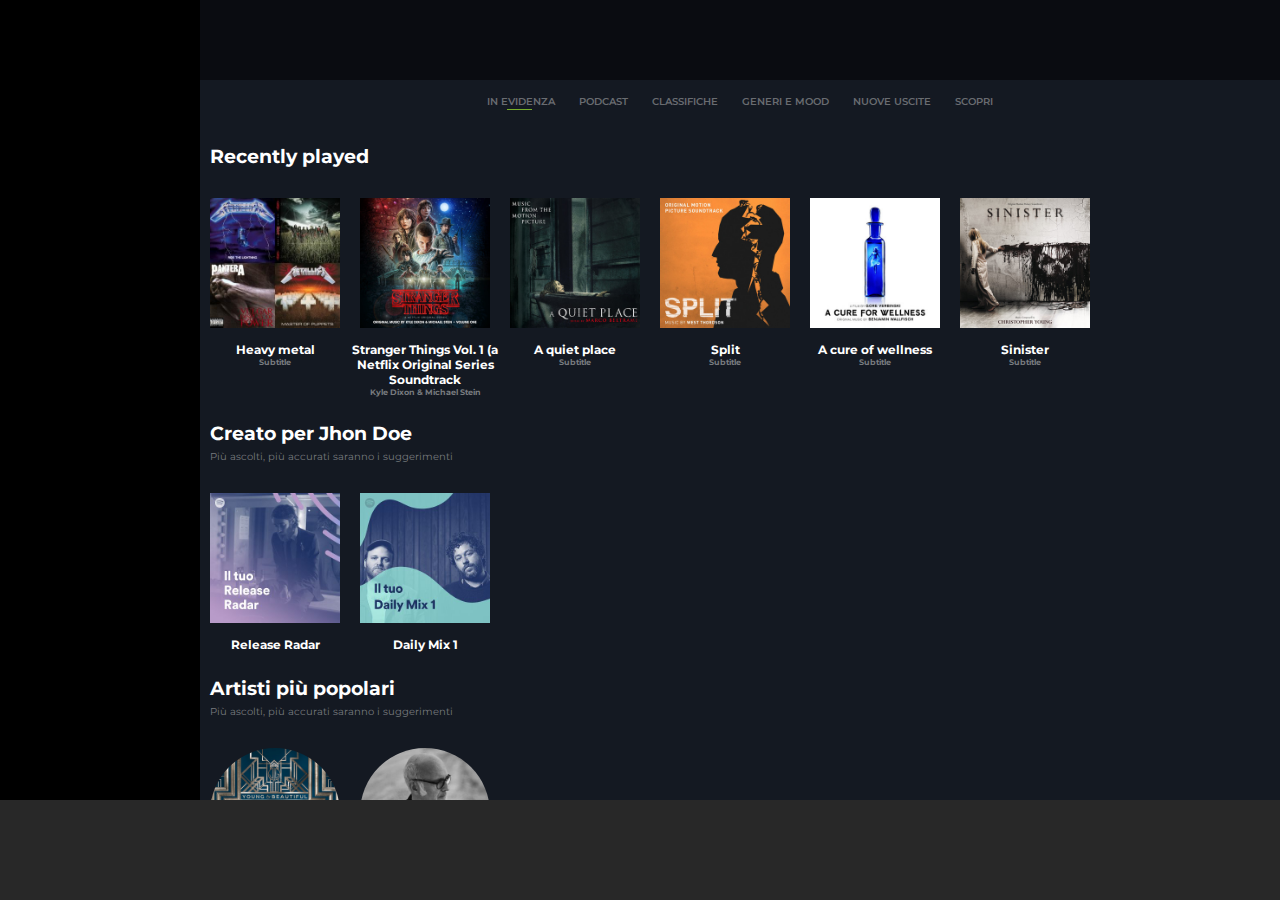
==== index.html @ 99e78888 "Parte dei brani completata" ====
<!DOCTYPE html>
<html lang="en">
    <head>
        <meta charset="UTF-8">
        <meta http-equiv="X-UA-Compatible" content="IE=edge">
        <meta name="viewport" content="width=device-width, initial-scale=1.0">
        <link rel="preconnect" href="https://fonts.gstatic.com">
        <link href="https://fonts.googleapis.com/css2?family=Montserrat:wght@300;400;500;600;700&display=swap" rel="stylesheet"> 
        <link rel="stylesheet" href="css/style.css">
        <title>Document</title>
    </head>
    <body>

        <!-- barra trasparente superiore -->
        <header>

        </header>
        <!-- /barra trasparente superiore -->

        <!-- Contenuto principale -->
        <main>
            <!-- Menu a sinistra -->
            <section id="left_col">
                
            </section>
            <!-- /Menu a sinistra -->
            
            <!-- contenuto principale a destra -->
            <section id="right_col">
                <div class="upgrade">
                </div>
                <!-- menu inline -->
                <nav class="navigation_menu">
                    <ul class="menu_inline"> 
                        <li>
                            <a href="#">In evidenza
                                <div class="color_green"></div>
                            </a>
                        </li>
                        <li>
                            <a href="#">Podcast</a>
                        </li>
                        <li>
                            <a href="#">Classifiche</a>
                        </li>
                        <li>
                            <a href="#">Generi e Mood</a>
                        </li>
                        <li>
                            <a href="#">Nuove uscite</a>
                        </li>
                        <li>
                            <a href="#">Scopri</a>
                        </li>
                    </ul>
                </nav>
                <!-- /menu inline -->

                <!-- ascoltate di recente -->
                <div class="section_title">
                    <h3>Recently played</h3>
                </div>
                <div id="played">
                    <div class="album">
                        <img src="img/metal_lifting.jpg" alt="">
                        <h4>Heavy metal</h4>
                        <h5>Subtitle</h5>
                    </div>
                    <div class="album">
                        <img src="img/stranger.jpeg" alt="">
                        <h4>Stranger Things Vol. 1 (a Netflix Original Series Soundtrack</h4>
                        <h5>Kyle Dixon & Michael Stein</h5>
                    </div>
                    <div class="album">
                        <img src="img/aquietplace.jpeg" alt="">
                        <h4>A quiet place</h4>
                        <h5>Subtitle</h5>
                    </div>
                    <div class="album">
                        <img src="img/split.jpeg" alt="">
                        <h4>Split</h4>
                        <h5>Subtitle</h5>
                    </div>
                    <div class="album">
                        <img src="img/cure.jpeg" alt="">
                        <h4>A cure of wellness</h4>
                        <h5>Subtitle</h5>
                    </div>
                    <div class="album">
                        <img src="img/sinister.jpeg" alt="">
                        <h4>Sinister</h4>
                        <h5>Subtitle</h5>
                    </div>
                </div>
                <!-- /ascoltate di recente -->

                <!-- creato per te -->
                <div class="section_title">
                    <h3>Creato per Jhon Doe</h3>
                    <p class="subtitle">Più ascolti, più accurati saranno i suggerimenti</p>
                </div>
                <div id="for_you">
                    <div class="album">
                        <img src="img/radar.jpeg" alt="">
                        <h4>Release Radar</h4>
                    </div>
                    <div class="album">
                        <img src="img/mixdaily.jpeg" alt="">
                        <h4>Daily Mix 1</h4>
                    </div>
                </div>
                <!-- /creato per te -->

                <!-- artisti popolari -->
                <div class="section_title">
                    <h3>Artisti più popolari</h3>
                    <p class="subtitle">Più ascolti, più accurati saranno i suggerimenti</p>
                </div>
                <div id="popular">
                    <div class="album">
                        <img src="img/youg.jpeg" alt="">
                        <h4>Lana del Rey</h4>
                    </div>
                    <div class="album">
                        <img src="img/einaudi.jpeg" alt="">
                        <h4>Ludovico Elnaudi</h4>
                    </div>
                </div>
                <!-- /artisti popolari -->


            </section>
            <!-- /contenuto principale a destra -->

        </main>
        <!-- /Contenuto principale -->

        <footer>

        </footer>
        
    </body>
</html>
---- css/style.css ----
/* common */
* {
    box-sizing: border-box;
    margin: 0;
    padding: 0;
}

body {
    position: relative;
    font-family: 'Montserrat', sans-serif;
}

.clearfix::after {
    content: "";
    display: table;
    clear: both;
}

/* main */
.upgrade {
    position: fixed;
    top: 0;
    right: 0;
    width: calc(100% - 200px);
    height: 80px;
    background-color: rgba(0, 0, 0, 0.5);
    z-index: 8;
}

.navigation_menu {
    text-align: center;
}

.menu_inline {
    display: inline-block;
    list-style: none;
    margin-bottom: 25px;
}
.menu_inline li {
    display: inline-block;
    margin: 10px 10px;
}
.menu_inline a {
    font-weight: 600;
    text-transform: uppercase;
    font-size: 10px;
    text-decoration: none;
    color: #696c71;
}
.menu_inline a:hover {
    color: white;
}

.color_green {
    height: 1px;
    width: 25px;
    margin-left: 20px;
    background-color: #77ae2a;
}

#left_col {
    float: left;
    width: 200px;
    height: calc(100vh - 100px);
    background-color: #000000;
}

#right_col {
    float: left;
    width: calc(100% - 200px);
    height: calc(100vh - 100px);
    padding-top: 80px;
    overflow: auto;
    background-color: #141922;
}


#played {
    display: flex;
    flex-wrap: wrap;
    margin-bottom: 25px;
}

.section_title {
    padding-left: 10px;
    padding-bottom: 20px;
    color: white;
}

.album {
    text-align: center;
}

.album img {
    width: 130px;
    margin: 10px;
    margin-left: 10px;
    background-color: orange;
}
.album h4 {
    width: 150px;
    font-size: 12px;
    color: white;
}
.album h5 {
    font-size: 8px;
    color: #787b7f;
}
#for_you {
    display: flex;
    flex-wrap: wrap;
    margin-bottom: 25px;
}

.subtitle {
    margin-top: 5px;
    font-size: 10px;
    color: #787b7f;
}

#popular {
    display: flex;
    flex-wrap: wrap;
    margin-bottom: 25px;
}

#popular img {
    border-radius: 50%;
}


/* footer */

footer {
    position: fixed;
    height: 100px;
    width: 100%;
    bottom: 0;
    left: 0;
    background-color: #282828;
}
/* media query */

/* XS */
@media screen and (max-width: 487px) {

    #left_col {
        width: 40px;
    }

    #right_col {
        width: calc(100% - 40px);
    }
    
    .album img {
        width: 140px;
    }

    .upgrade {
        width: calc(100% - 40px);
    }
}

/* MD */
@media screen and (max-width: 1023px) {
    .album img {
        width: 110px;
    }
    .album h4 {
        width: 130px;
    }
}
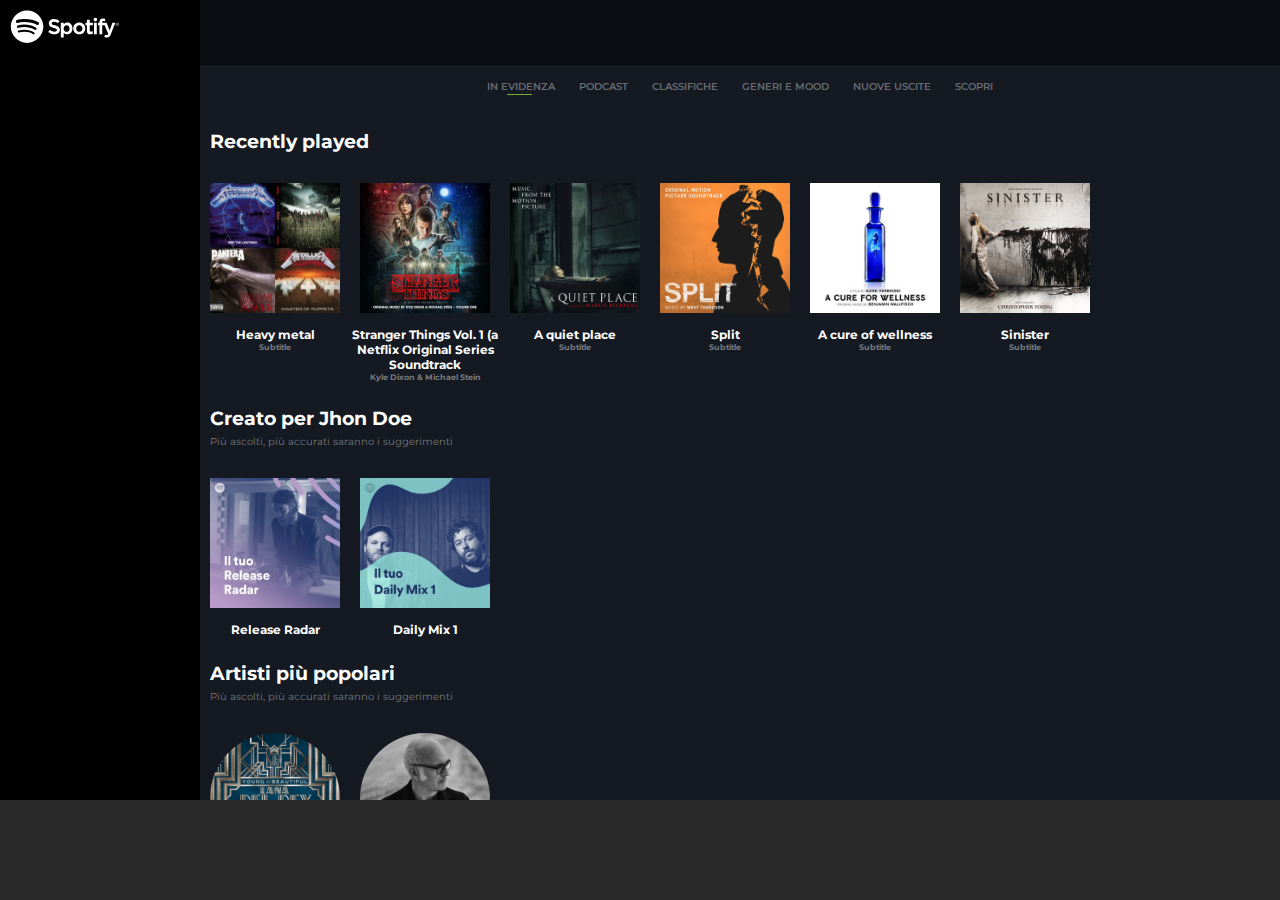
==== commit d62e1edf: "Riempiti tag "alt" delle immagini, aggiunto logo" ====
--- a/index.html
+++ b/index.html
@@ -21,7 +21,8 @@
         <main>
             <!-- Menu a sinistra -->
             <section id="left_col">
-                
+                <img src="img/logo.svg" alt="Logo" class="logo">
+
             </section>
             <!-- /Menu a sinistra -->
             
@@ -62,32 +63,32 @@
                 </div>
                 <div id="played">
                     <div class="album">
-                        <img src="img/metal_lifting.jpg" alt="">
+                        <img src="img/metal_lifting.jpg" alt="Metal lifting">
                         <h4>Heavy metal</h4>
                         <h5>Subtitle</h5>
                     </div>
                     <div class="album">
-                        <img src="img/stranger.jpeg" alt="">
+                        <img src="img/stranger.jpeg" alt="Stranger Things">
                         <h4>Stranger Things Vol. 1 (a Netflix Original Series Soundtrack</h4>
                         <h5>Kyle Dixon & Michael Stein</h5>
                     </div>
                     <div class="album">
-                        <img src="img/aquietplace.jpeg" alt="">
+                        <img src="img/aquietplace.jpeg" alt="A quiet place">
                         <h4>A quiet place</h4>
                         <h5>Subtitle</h5>
                     </div>
                     <div class="album">
-                        <img src="img/split.jpeg" alt="">
+                        <img src="img/split.jpeg" alt="Split">
                         <h4>Split</h4>
                         <h5>Subtitle</h5>
                     </div>
                     <div class="album">
-                        <img src="img/cure.jpeg" alt="">
+                        <img src="img/cure.jpeg" alt="Cure">
                         <h4>A cure of wellness</h4>
                         <h5>Subtitle</h5>
                     </div>
                     <div class="album">
-                        <img src="img/sinister.jpeg" alt="">
+                        <img src="img/sinister.jpeg" alt="Sinister">
                         <h4>Sinister</h4>
                         <h5>Subtitle</h5>
                     </div>
@@ -101,11 +102,11 @@
                 </div>
                 <div id="for_you">
                     <div class="album">
-                        <img src="img/radar.jpeg" alt="">
+                        <img src="img/radar.jpeg" alt="Radar">
                         <h4>Release Radar</h4>
                     </div>
                     <div class="album">
-                        <img src="img/mixdaily.jpeg" alt="">
+                        <img src="img/mixdaily.jpeg" alt="Daily mix">
                         <h4>Daily Mix 1</h4>
                     </div>
                 </div>
@@ -118,11 +119,11 @@
                 </div>
                 <div id="popular">
                     <div class="album">
-                        <img src="img/youg.jpeg" alt="">
+                        <img src="img/youg.jpeg" alt="Lana del rey">
                         <h4>Lana del Rey</h4>
                     </div>
                     <div class="album">
-                        <img src="img/einaudi.jpeg" alt="">
+                        <img src="img/einaudi.jpeg" alt="Elnaudi">
                         <h4>Ludovico Elnaudi</h4>
                     </div>
                 </div>
--- a/css/style.css
+++ b/css/style.css
@@ -17,12 +17,18 @@
 }
 
 /* main */
+.logo {
+    margin-top: 10px;
+    margin-left: 10px;
+    width: 110px;
+}
+
 .upgrade {
     position: fixed;
     top: 0;
     right: 0;
     width: calc(100% - 200px);
-    height: 80px;
+    height: 65px;
     background-color: rgba(0, 0, 0, 0.5);
     z-index: 8;
 }
@@ -69,7 +75,7 @@
     float: left;
     width: calc(100% - 200px);
     height: calc(100vh - 100px);
-    padding-top: 80px;
+    padding-top: 65px;
     overflow: auto;
     background-color: #141922;
 }
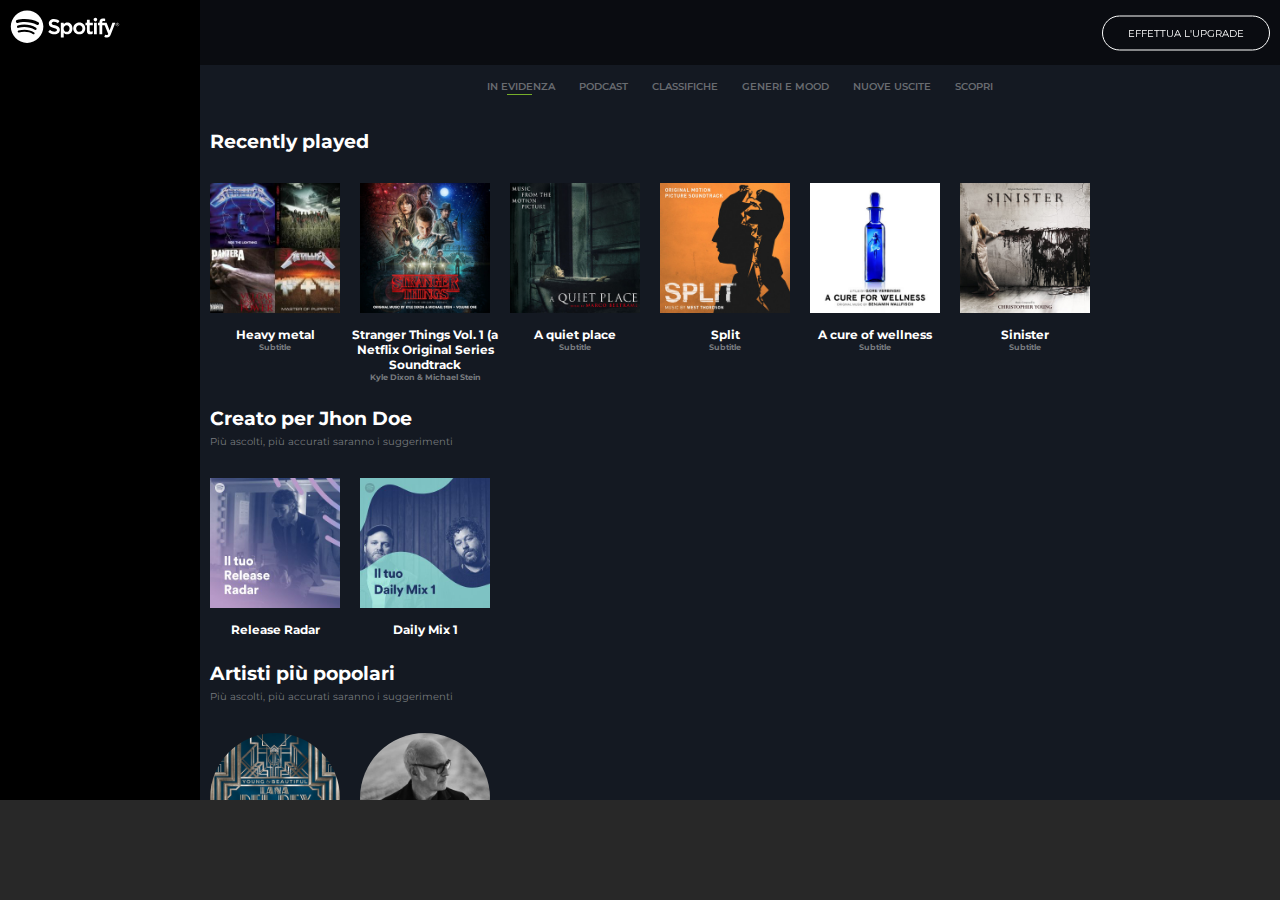
==== commit 9438f8e3: "Pulsante "effettua l'upgrade" creato" ====
--- a/index.html
+++ b/index.html
@@ -29,6 +29,7 @@
             <!-- contenuto principale a destra -->
             <section id="right_col">
                 <div class="upgrade">
+                    <h2 class="btn">Effettua l'upgrade</h2>
                 </div>
                 <!-- menu inline -->
                 <nav class="navigation_menu">
--- a/css/style.css
+++ b/css/style.css
@@ -31,6 +31,24 @@
     height: 65px;
     background-color: rgba(0, 0, 0, 0.5);
     z-index: 8;
+}
+
+.btn {
+    position: absolute;
+    top: 50%;
+    right: 10px;
+    transform: translateY(-50%);
+    text-transform: uppercase;
+    padding: 10px 25px;
+    font-size: 10px;
+    font-weight: 400;
+    border-radius: 20px;
+    border: 1px solid white;
+    color: white;
+}
+.btn:hover {
+    scale: 1.1;
+    cursor: pointer;
 }
 
 .navigation_menu {
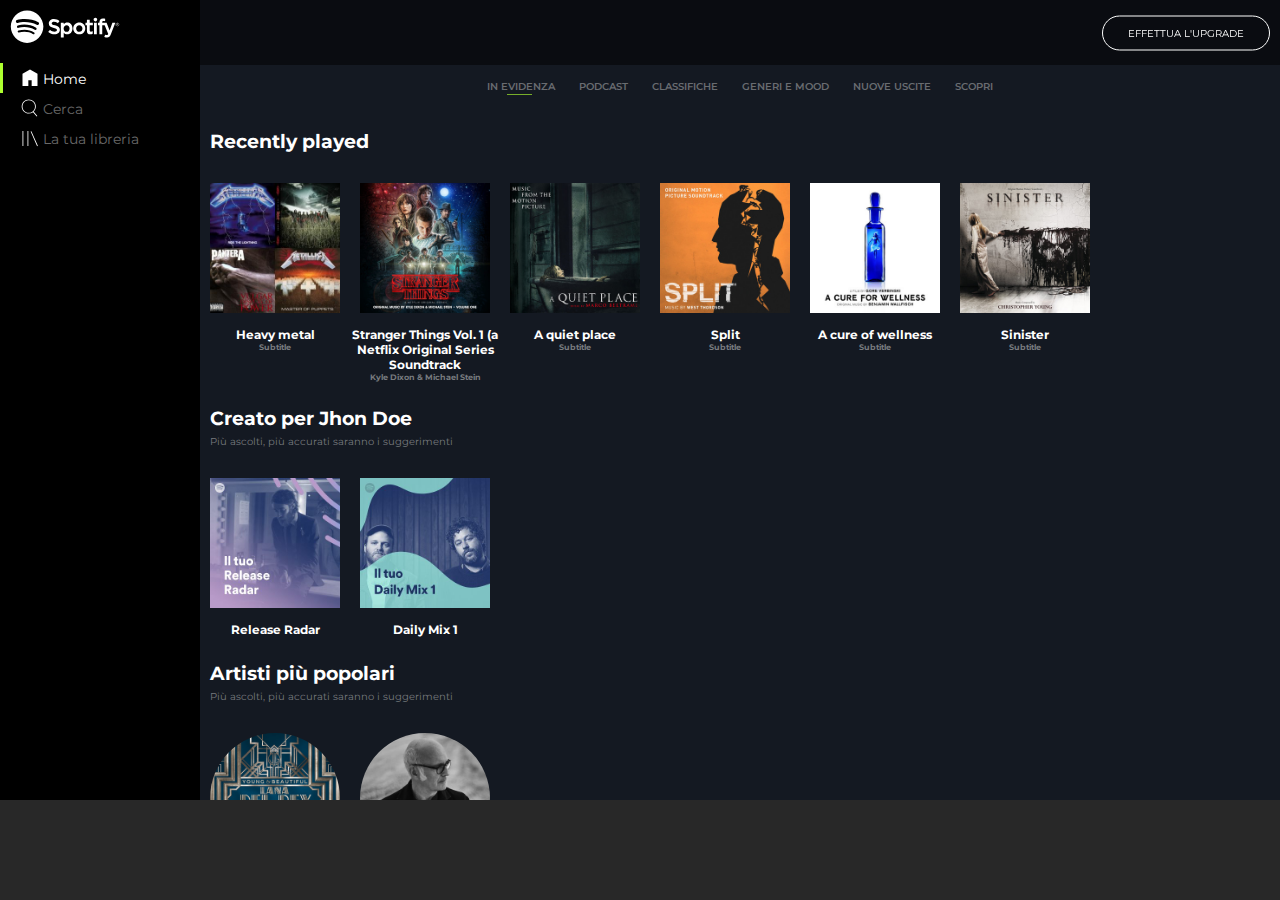
==== commit 9a3977dd: "Menu laterale creato (parte 1 di 3)" ====
--- a/index.html
+++ b/index.html
@@ -22,7 +22,22 @@
             <!-- Menu a sinistra -->
             <section id="left_col">
                 <img src="img/logo.svg" alt="Logo" class="logo">
-
+                <div id="vertical_menu">
+                    <a href="#">
+                        <img src="img/home.svg" alt="House icon">
+                        <span>Home</span>
+                    </a>
+                    <a href="#">
+                        <img src="img/search.svg" alt="Serching icon">
+                        <span>Cerca</span>
+                    </a>     
+                    <a href="#">
+                        <img src="img/libreria.svg" alt="Libreria icon">
+                        <span>La tua libreria</span>
+                    </a>
+                </div>
+                <div class="playlist"></div>
+                <div id="account"></div>
             </section>
             <!-- /Menu a sinistra -->
             
--- a/css/style.css
+++ b/css/style.css
@@ -14,23 +14,6 @@
     content: "";
     display: table;
     clear: both;
-}
-
-/* main */
-.logo {
-    margin-top: 10px;
-    margin-left: 10px;
-    width: 110px;
-}
-
-.upgrade {
-    position: fixed;
-    top: 0;
-    right: 0;
-    width: calc(100% - 200px);
-    height: 65px;
-    background-color: rgba(0, 0, 0, 0.5);
-    z-index: 8;
 }
 
 .btn {
@@ -51,6 +34,23 @@
     cursor: pointer;
 }
 
+/* main */
+.logo {
+    margin-top: 10px;
+    margin-left: 10px;
+    width: 110px;
+}
+
+.upgrade {
+    position: fixed;
+    top: 0;
+    right: 0;
+    width: calc(100% - 200px);
+    height: 65px;
+    background-color: rgba(0, 0, 0, 0.5);
+    z-index: 8;
+}
+
 .navigation_menu {
     text-align: center;
 }
@@ -83,11 +83,36 @@
 }
 
 #left_col {
+    display: flex;
+    flex-direction: column;
     float: left;
     width: 200px;
     height: calc(100vh - 100px);
     background-color: #000000;
 }
+
+#vertical_menu a {
+    padding: 5px 5px 5px 20px;
+    display: flex;
+    text-decoration: none;
+    color: #696969;
+}
+#vertical_menu a:first-child {
+    margin-top: 20px;
+    padding-left: 17px;
+    color: white;
+    border-left: 3px solid #adff2f;
+}
+
+#vertical_menu img {
+    height: 20px;
+    margin-right: 3px;
+}
+#vertical_menu span {
+    padding-top: 2px;
+    font-size: 14px;
+}
+
 
 #right_col {
     float: left;
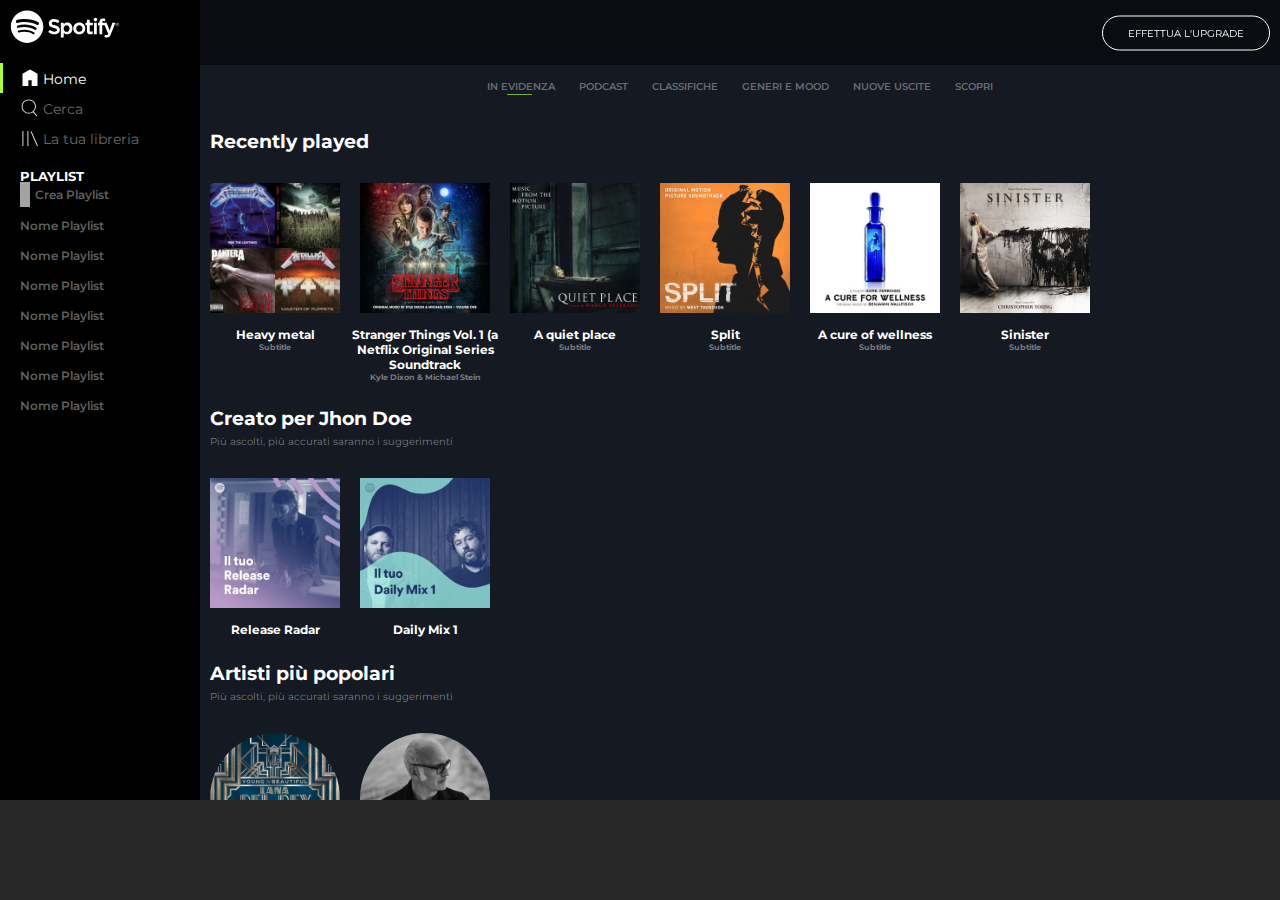
==== commit 72df10e1: "Menu laterale creato (parte 2 di 3)" ====
--- a/index.html
+++ b/index.html
@@ -4,6 +4,7 @@
         <meta charset="UTF-8">
         <meta http-equiv="X-UA-Compatible" content="IE=edge">
         <meta name="viewport" content="width=device-width, initial-scale=1.0">
+        <link rel="stylesheet" href="https://cdnjs.cloudflare.com/ajax/libs/font-awesome/5.15.3/css/all.min.css" integrity="sha512-iBBXm8fW90+nuLcSKlbmrPcLa0OT92xO1BIsZ+ywDWZCvqsWgccV3gFoRBv0z+8dLJgyAHIhR35VZc2oM/gI1w==" crossorigin="anonymous" />
         <link rel="preconnect" href="https://fonts.gstatic.com">
         <link href="https://fonts.googleapis.com/css2?family=Montserrat:wght@300;400;500;600;700&display=swap" rel="stylesheet"> 
         <link rel="stylesheet" href="css/style.css">
@@ -36,8 +37,39 @@
                         <span>La tua libreria</span>
                     </a>
                 </div>
-                <div class="playlist"></div>
-                <div id="account"></div>
+                <div id="playlist">
+                    <h5>Playlist</h5>
+                    <a href="#">
+                        <i class="fas fa-plus"></i>
+                        <span>Crea Playlist</span>
+                    </a>
+                    <ul>
+                        <li>
+                            <a href="#">Nome Playlist</a>
+                        </li>
+                        <li>
+                            <a href="#">Nome Playlist</a>
+                        </li>
+                        <li>
+                            <a href="#">Nome Playlist</a>
+                        </li>
+                        <li>
+                            <a href="#">Nome Playlist</a>
+                        </li>
+                        <li>
+                            <a href="#">Nome Playlist</a>
+                        </li>
+                        <li>
+                            <a href="#">Nome Playlist</a>
+                        </li>
+                        <li>
+                            <a href="#">Nome Playlist</a>
+                        </li>
+                    </ul>
+                </div>
+                <div id="account">
+                    
+                </div>
             </section>
             <!-- /Menu a sinistra -->
             
--- a/css/style.css
+++ b/css/style.css
@@ -88,6 +88,7 @@
     float: left;
     width: 200px;
     height: calc(100vh - 100px);
+    overflow-y: auto;
     background-color: #000000;
 }
 
@@ -112,6 +113,38 @@
     padding-top: 2px;
     font-size: 14px;
 }
+
+#playlist {
+    margin-top: 15px;
+    padding-left: 20px;
+}
+
+#playlist h5 {
+    text-transform: uppercase;
+    color: white;
+}
+#playlist i {
+    margin-top: 10px;
+    margin-right: 5px;
+    padding: 5px;
+    background-color: #a3a3a3;
+    color: #000000;
+}
+ #playlist a {
+     text-decoration: none;
+     color: #5f5f5f;
+     font-weight: 600;
+     font-size: 12px;
+ }
+ #playlist a:hover {
+     color: white;
+ }
+
+ #playlist li {
+     display: flex;
+     flex-direction: column;
+     margin: 15px 0;
+ }
 
 
 #right_col {
@@ -119,7 +152,7 @@
     width: calc(100% - 200px);
     height: calc(100vh - 100px);
     padding-top: 65px;
-    overflow: auto;
+    overflow-y: auto;
     background-color: #141922;
 }
 
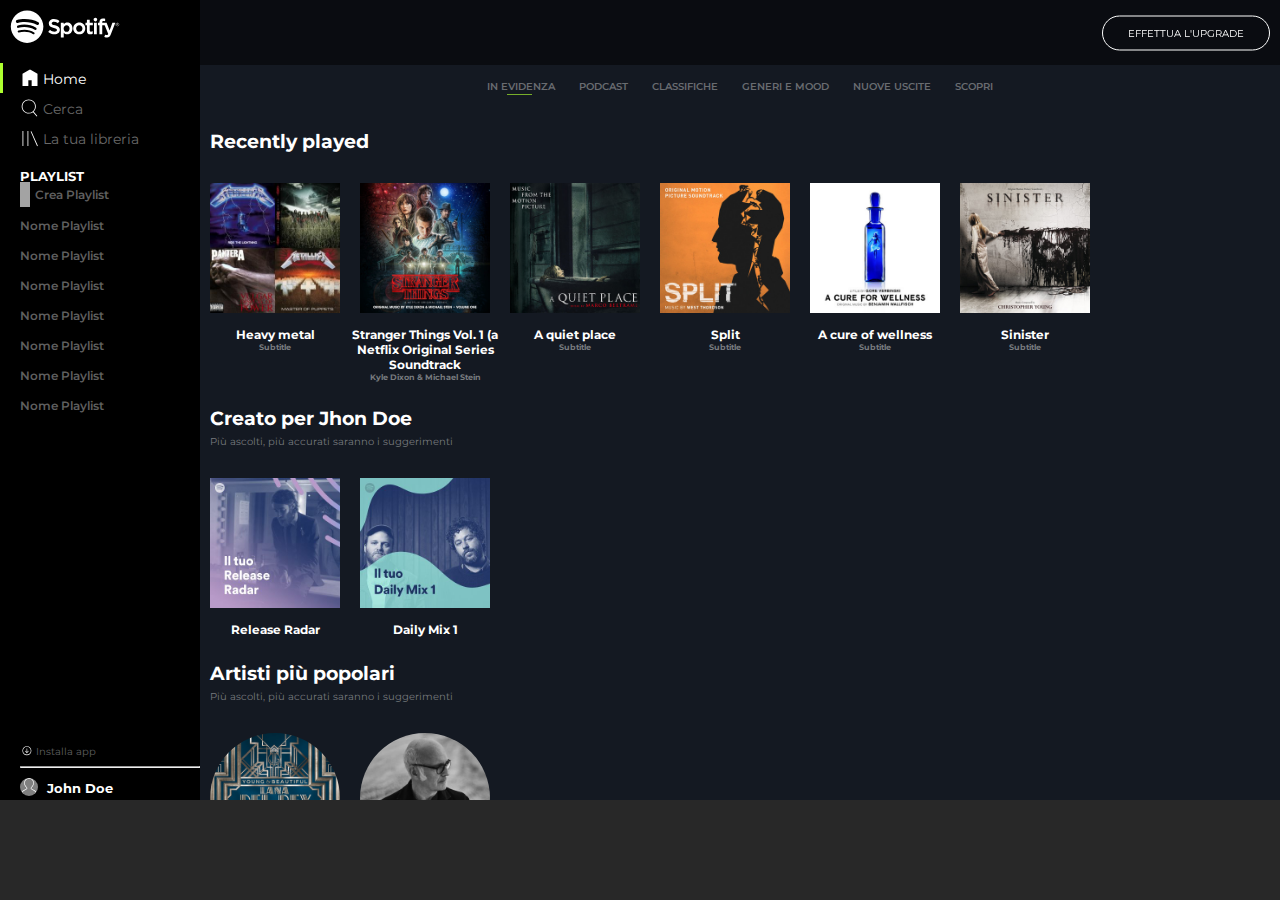
==== commit 215941b2: "Menu laterale sinistro completo e responsivo." ====
--- a/index.html
+++ b/index.html
@@ -23,6 +23,7 @@
             <!-- Menu a sinistra -->
             <section id="left_col">
                 <img src="img/logo.svg" alt="Logo" class="logo">
+                <img src="img/logo-small.svg" alt="Small logo" class="small_logo">
                 <div id="vertical_menu">
                     <a href="#">
                         <img src="img/home.svg" alt="House icon">
@@ -68,7 +69,17 @@
                     </ul>
                 </div>
                 <div id="account">
-                    
+                    <a href="#">
+                        <img src="img/download.svg" alt="download icon">
+                        <span  class="download">Installa app</span>
+                    </a>
+
+                    <hr>
+
+                    <div class="account_details">
+                        <img src="img/profile.svg" alt="Proflie picture">
+                        <h5>John Doe</h5>
+                    </div>
                 </div>
             </section>
             <!-- /Menu a sinistra -->
--- a/css/style.css
+++ b/css/style.css
@@ -40,6 +40,9 @@
     margin-left: 10px;
     width: 110px;
 }
+.small_logo {
+    display: none;
+}
 
 .upgrade {
     position: fixed;
@@ -83,6 +86,7 @@
 }
 
 #left_col {
+    position: relative;
     display: flex;
     flex-direction: column;
     float: left;
@@ -98,6 +102,9 @@
     text-decoration: none;
     color: #696969;
 }
+#vertical_menu a:hover {
+    color: white;
+}
 #vertical_menu a:first-child {
     margin-top: 20px;
     padding-left: 17px;
@@ -135,16 +142,71 @@
      color: #5f5f5f;
      font-weight: 600;
      font-size: 12px;
- }
- #playlist a:hover {
+}
+#playlist a:hover {
      color: white;
- }
-
- #playlist li {
-     display: flex;
-     flex-direction: column;
-     margin: 15px 0;
- }
+}
+
+#playlist li {
+    display: flex;
+    flex-direction: column;
+    margin: 15px 0;
+}
+
+#account {
+    width: 100%;
+    position: absolute;
+    bottom: 0;
+    left: 0;
+    display: flex;
+    flex-direction: column;
+    padding-left: 20px;
+    color: white;
+    background-color: black;
+}
+
+.download {
+    font-size: 10px;
+    color: #616161;
+}
+
+#account a {
+    text-decoration: none;
+}
+#account a:hover span{
+    color: white;
+}
+
+#account span {
+    position: relative;
+    top: -2px
+}
+
+#account a img {
+    width: 12px;
+}
+hr {
+    margin: 5px 0;
+    color: #616161;
+}
+
+.account_details {
+    margin-top: 5px;
+}
+
+.account_details img {
+    width: 18px;
+    height: 18px;
+    border-radius: 50%;
+    background-color: #808080;
+}
+
+.account_details h5 {
+    display: inline-block;
+    position: relative;
+    bottom: 3px;
+    padding-left: 5px;
+}
 
 
 #right_col {
@@ -226,6 +288,15 @@
 /* XS */
 @media screen and (max-width: 487px) {
 
+    .small_logo {
+        height: 20px;
+        margin-top: 5px;
+        display: inline-block;
+    }
+    .logo {
+        display: none;
+    }
+
     #left_col {
         width: 40px;
     }
@@ -240,6 +311,35 @@
 
     .upgrade {
         width: calc(100% - 40px);
+    }
+    #vertical_menu a {
+        padding-left: 10px;
+    }
+    #vertical_menu a:first-child {
+        border: none;
+        padding-left: 10px;
+        margin-top: 5px;
+    }
+    #vertical_menu span {
+        display: none;
+    }
+
+    #playlist {
+        display: none;
+    }
+    
+    #account {
+        padding-left: 10px;
+    }
+
+    .account_details h5 {
+        display: none;
+    }
+    hr {
+        display: none;
+    }
+    .download {
+        display: none;
     }
 }
 
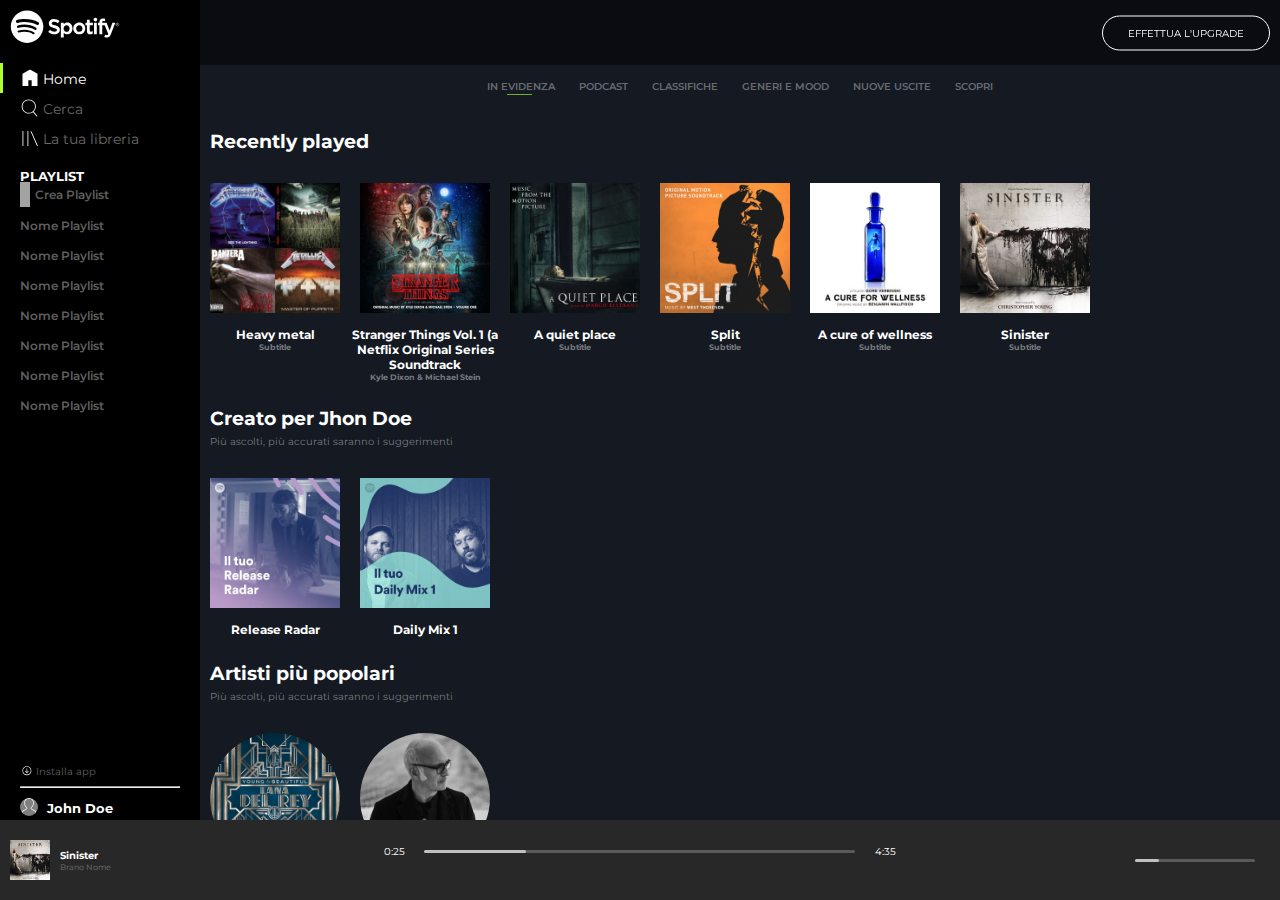
==== commit b781f7cc: "footer completo" ====
--- a/index.html
+++ b/index.html
@@ -196,7 +196,43 @@
         <!-- /Contenuto principale -->
 
         <footer>
-
+            <div id="footer_left">
+                <img src="img/sinister.jpeg" alt="Sinister">
+                <div class="title">
+                    <h5>Sinister</h5>
+                    <span>Brano Nome</span>
+                </div>
+                <div class="icons">
+                    <i class="far fa-heart"></i>
+                    <i class="far fa-folder"></i>
+                </div>
+            </div>
+            <div id="footer_center">
+                <div class="buttons">
+                    <i class="fas fa-random"></i>
+                    <i class="fas fa-step-backward"></i>
+                    <i class="far fa-play-circle play"></i>
+                    <i class="fas fa-step-forward"></i>
+                    <i class="fas fa-redo-alt"></i>
+                </div>
+                
+                <div class="timeline">
+                    <span>0:25</span>
+                    <div id="total_time"></div>
+                    <div id="current_time"></div>
+                    <span>4:35</span>
+                </div>
+            </div>
+            <div id="footer_right">
+                <i class="fas fa-bars"></i>
+                <i class="fas fa-desktop"></i>
+                <i class="fas fa-volume-up"></i>
+                <div id="sound_bar">
+                    <div id="max_sound"></div>
+                    <div id="current_sound"></div>
+                    <div class="circle"></div>
+                </div>
+            </div>
         </footer>
         
     </body>
--- a/css/style.css
+++ b/css/style.css
@@ -91,7 +91,7 @@
     flex-direction: column;
     float: left;
     width: 200px;
-    height: calc(100vh - 100px);
+    height: calc(100vh - 80px);
     overflow-y: auto;
     background-color: #000000;
 }
@@ -160,7 +160,7 @@
     left: 0;
     display: flex;
     flex-direction: column;
-    padding-left: 20px;
+    padding: 0 20px;
     color: white;
     background-color: black;
 }
@@ -212,7 +212,7 @@
 #right_col {
     float: left;
     width: calc(100% - 200px);
-    height: calc(100vh - 100px);
+    height: calc(100vh - 80px);
     padding-top: 65px;
     overflow-y: auto;
     background-color: #141922;
@@ -276,12 +276,160 @@
 /* footer */
 
 footer {
+    display: flex;
+    justify-content: space-between;
     position: fixed;
-    height: 100px;
+    height: 80px;
     width: 100%;
     bottom: 0;
     left: 0;
     background-color: #282828;
+    color: white;
+}
+[id *= "footer_"] {
+    height: 100%;
+}
+
+#footer_left,
+#footer_right {
+    display: flex;
+    align-items: center;
+    width: 200px;
+}
+
+#footer_left img {
+    width: 40px;
+    margin: 0 10px;
+}
+.title {
+    display: flex;
+    flex-direction: column;
+    margin-right: 15%;
+}
+.title h5 {
+    font-size: 10px;
+    color: white;
+}
+.title span {
+    font-size: 8px;
+    color: #727272;
+}
+
+.icons {
+    color: #737373;
+}
+
+.icons i:hover {
+    color: white;
+    cursor: pointer;
+}
+
+#footer_center {
+    width: 40%;
+    padding-top: 10px;
+}
+
+.buttons {
+    display: flex;
+    align-items: flex-start;
+    justify-content: center;
+    align-items: center;
+}
+
+#footer_center i:not([class *= "play"]) {
+    margin: 0 5px;
+    font-size: 12px;
+}
+.play {
+    margin: 0 15px;
+    font-size: 20px;
+}
+#footer_center i:hover {
+    cursor: pointer;
+}
+
+.timeline {
+    display: flex;
+    justify-content: space-between;
+    margin-top: 15px;
+    position: relative;
+}
+
+.timeline span {
+    font-size: 10px;
+}
+
+#total_time {
+    width: 100%;
+    margin: 5px 20px;
+    height: 3px;
+    border-radius: 5px;
+    background-color: #5a5a5a;
+}
+#current_time {
+    position: absolute;
+    top: 5px;
+    left: 20px;
+    width: 20%;
+    margin-left: 20px;
+    height: 3px;
+    border-radius: 5px;
+    background-color: #c1c1c1;
+}
+
+#footer_right {
+    display: flex;
+}
+#footer_right i {
+    margin: 0 5px;
+    font-size: 10px;
+}
+#footer_right i:hover {
+    cursor: pointer;
+}
+
+#sound_bar {
+    position: relative;
+    width: 60%;
+    margin: 0 auto ;
+
+}
+
+#max_sound {
+    width: 100%;
+    height: 3px;
+    border-radius: 5px;
+    background-color: #5a5a5a;
+}
+#current_sound {
+    position: absolute;
+    top: 0;
+    left: 0;
+    width: 20%;
+    height: 3px;
+    border-radius: 5px;
+    background-color: #c1c1c1;
+}
+
+#max_sound:hover,
+#total_time:hover {
+    cursor: pointer;
+}
+#max_sound:hover + #current_sound,
+#total_time:hover + #current_time {
+    cursor: pointer;
+    background-color: #adff2f;
+}
+
+.circle {
+    display: none;
+    position: absolute;
+    top: -3px;
+    left: 15%;
+    width: 10px;
+    height: 10px;
+    border-radius: 50%;
+    background-color: whitesmoke;
 }
 /* media query */
 
@@ -304,7 +452,7 @@
     #right_col {
         width: calc(100% - 40px);
     }
-    
+
     .album img {
         width: 140px;
     }
@@ -327,7 +475,7 @@
     #playlist {
         display: none;
     }
-    
+
     #account {
         padding-left: 10px;
     }
@@ -340,6 +488,14 @@
     }
     .download {
         display: none;
+    }
+
+    #footer_left img {
+        width: 20px;
+        margin: 0 10px;
+    }
+    .title {
+        margin-right: 2px;
     }
 }
 
